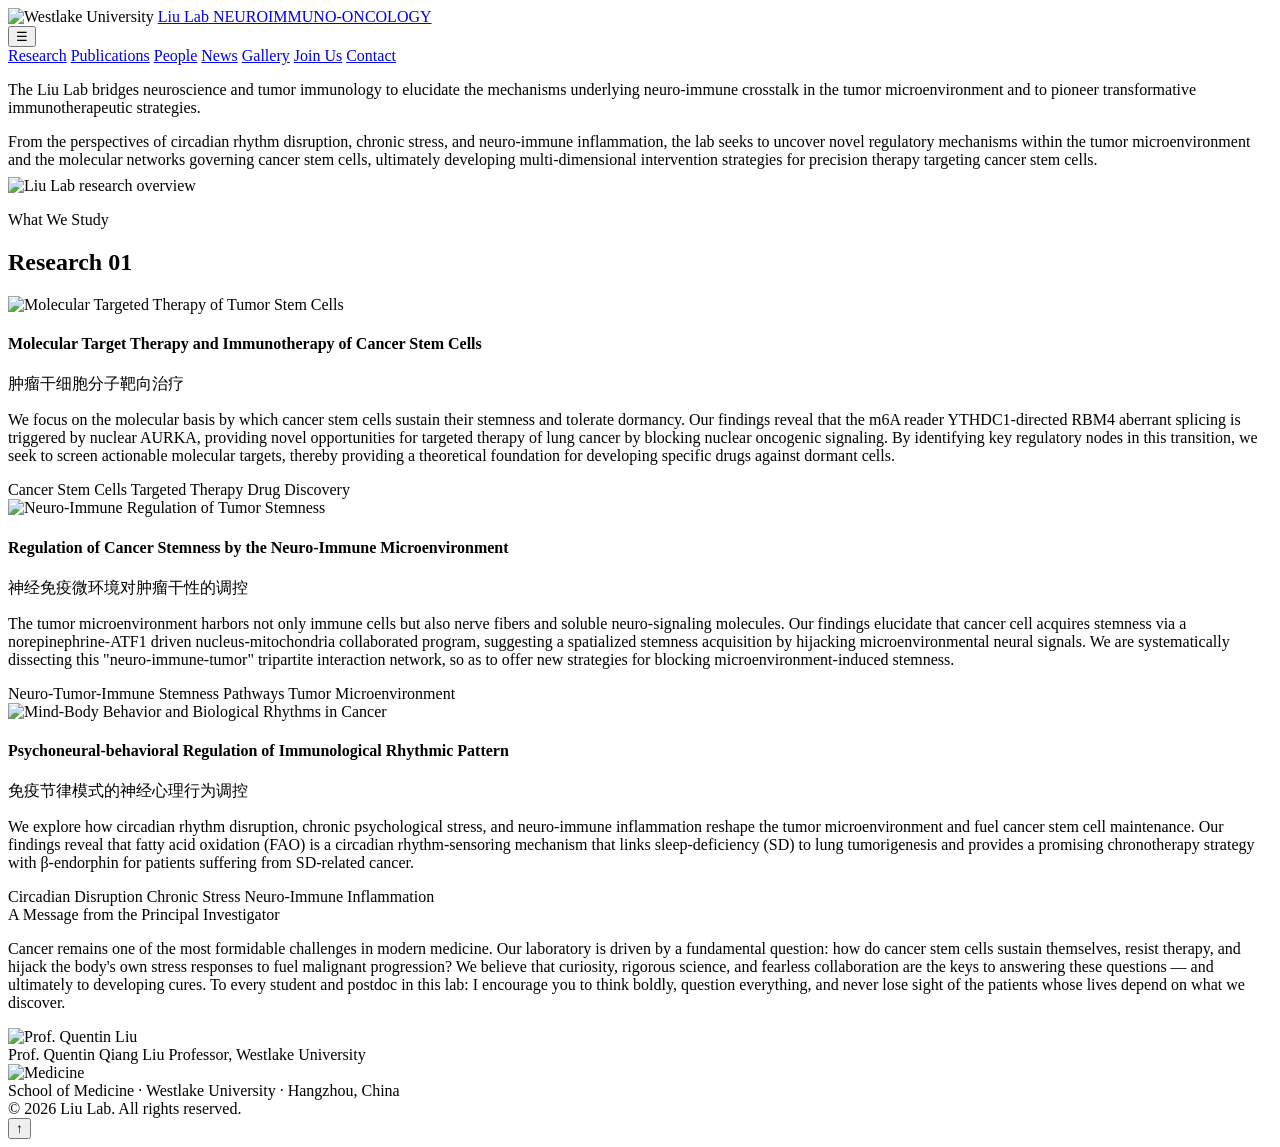
==== index.html @ 7ec91742 "Create index.html" ====
<!DOCTYPE html>
<html lang="en">
<head>
  <meta charset="UTF-8" />
  <meta name="viewport" content="width=device-width, initial-scale=1.0" />
  <meta name="description" content="The Liu Lab at Westlake University — Decoding neuro-immune crosstalk in the tumor microenvironment to pioneer next-generation cancer immunotherapies." />
  <title>Research — Liu Lab</title>
  <link rel="icon" href="pictures/icon.png" type="pictures/png">
  <link rel="preconnect" href="https://fonts.googleapis.com" />
  <link rel="preconnect" href="https://fonts.gstatic.com" crossorigin />
  <link href="https://fonts.googleapis.com/css2?family=Inter:wght@300;400;500;600;700&family=Playfair+Display:ital,wght@0,400;0,700;0,900;1,400&family=JetBrains+Mono:wght@400;500;700&family=Noto+Sans+SC:wght@300;400;500;700&display=swap" rel="stylesheet" />
  <link rel="stylesheet" href="styles.css" />
</head>
<body>
  <header class="global-header" id="header">
    <div class="header-inner">
      <div class="header-logo">
          <img src="pictures/westlakeLOGO.png" alt="Westlake University" class="header-logo-img" />
        <a href="research.html">
          <span class="logo-main">Liu Lab</span>
          <span class="logo-sub">NEUROIMMUNO-ONCOLOGY</span>
        </a>
      </div>
	  <!-- 汉堡按钮 -->
  <button class="menu-btn">☰</button>
      <nav class="horiz-nav" id="horizNav">
        <a href="research.html" class="active">Research</a>
        <a href="publications.html">Publications</a>
        <a href="people.html">People</a>
        <a href="news.html">News</a>
        <a href="gallery.html">Gallery</a>
        <a href="join.html">Join Us</a>
        <a href="contact.html">Contact</a>
      </nav>
    </div>
  </header>

  <!-- PAGE VIEW: Research (default — includes Hero)                -->
  <!-- ============================================================ -->
  <section class="page-view active" id="page-research">
    <div class="container">
	
      <!-- Research Hero: mission statement + PI photo -->
      <div class="research-hero">
        <div class="hero-text">
          <p>
            The Liu Lab bridges
            <span class="accent">neuroscience</span>
            and 
            <span class="accent">tumor immunology</span>
            to elucidate the mechanisms underlying neuro-immune crosstalk
            in the <span class="accent">tumor microenvironment</span>
            and to pioneer transformative immunotherapeutic strategies.
          </p>
		 
        </div>
        
      </div>

      <p style="max-width: 100%; color: var(--color-text-secondary); margin-bottom: 0.5rem;">
			From the perspectives of circadian rhythm disruption, chronic stress, and neuro-immune inflammation, 
			the lab seeks to uncover novel regulatory mechanisms within the tumor microenvironment and 
			the molecular networks governing cancer stem cells, ultimately developing multi-dimensional intervention
			strategies for precision therapy targeting cancer stem cells.
      </p>
      <div class="research-banner">
	  
        <img src="pictures/research.jpg" alt="Liu Lab research overview" />
      </div>

      <p class="section-label">What We Study</p>
      <h2>Research <span class="section-number">01</span></h2>
      <div class="research-grid">
        <!-- Direction 1 -->
        <div class="research-card fade-in">
          <div class="card-image">
            <img src="pictures/Molecular_Targeted.svg" alt="Molecular Targeted Therapy of Tumor Stem Cells" />
          </div>
          <h4>Molecular Target Therapy and Immunotherapy of Cancer Stem Cells</h4>
          <p class="card-subtitle">肿瘤干细胞分子靶向治疗</p>
          <p>
            We focus on the molecular basis by which cancer stem cells sustain 
			their stemness and tolerate dormancy. 
			Our findings reveal that the m6A reader YTHDC1-directed RBM4 aberrant splicing is triggered by nuclear AURKA, providing novel opportunities for 
			targeted therapy of lung cancer by blocking nuclear oncogenic signaling. By identifying key regulatory nodes in this transition, 
			we seek to screen actionable molecular targets, thereby providing a theoretical foundation for developing specific drugs against dormant cells.
          </p>
          <div class="card-tags">
            <span class="tag">Cancer Stem Cells</span>
            <span class="tag">Targeted Therapy</span>
            <span class="tag">Drug Discovery</span>
          </div>
        </div>

        <!-- Direction 2 -->
        <div class="research-card fade-in">
          <div class="card-image">
            <img src="pictures/Neuro_Immune.png" alt="Neuro-Immune Regulation of Tumor Stemness" />
          </div>
          <h4>Regulation of Cancer Stemness by the Neuro-Immune Microenvironment</h4>
          <p class="card-subtitle">神经免疫微环境对肿瘤干性的调控</p>
          <p>
           The tumor microenvironment harbors not only immune cells but also nerve fibers and soluble neuro-signaling molecules.
		   Our findings elucidate that cancer cell acquires stemness via a norepinephrine-ATF1 driven nucleus-mitochondria collaborated program, suggesting a spatialized stemness 
		   acquisition by hijacking microenvironmental neural signals. We are systematically dissecting this "neuro-immune-tumor" tripartite interaction network, 
		   so as to offer new strategies for blocking microenvironment-induced stemness.
          </p>
          <div class="card-tags">
            <span class="tag">Neuro-Tumor-Immune</span>
            <span class="tag">Stemness Pathways</span>
            <span class="tag">Tumor Microenvironment</span>
          </div>
        </div>

        <!-- Direction 3 -->
        <div class="research-card fade-in">
          <div class="card-image">
            <img src="pictures/Mind_Body.png" alt="Mind-Body Behavior and Biological Rhythms in Cancer" />
          </div>
          <h4>Psychoneural-behavioral Regulation of Immunological Rhythmic Pattern</h4>
          <p class="card-subtitle">免疫节律模式的神经心理行为调控</p>
          <p>
            We explore how circadian rhythm disruption, chronic psychological stress,
            and neuro-immune inflammation reshape the tumor microenvironment and fuel
            cancer stem cell maintenance. Our findings reveal that fatty acid oxidation (FAO) is a circadian rhythm-sensoring mechanism that links sleep-deficiency (SD) to lung tumorigenesis and provides a promising chronotherapy 
			strategy with β-endorphin for patients suffering from SD-related cancer.
          </p>
          <div class="card-tags">
            <span class="tag">Circadian Disruption</span>
            <span class="tag">Chronic Stress</span>
            <span class="tag">Neuro-Immune Inflammation</span>
          </div>
        </div>
      </div>

      <!-- Principal Investigator's Message -->
      <div class="pi-message">
        <div class="pi-message-header">A Message from the Principal Investigator</div>
        <p class="message-text">
          Cancer remains one of the most formidable challenges in modern medicine. Our laboratory
          is driven by a fundamental question: how do cancer stem cells sustain themselves, resist
          therapy, and hijack the body's own stress responses to fuel malignant progression? We
          believe that curiosity, rigorous science, and fearless collaboration are the keys to
          answering these questions — and ultimately to developing cures. To every student and
          postdoc in this lab: I encourage you to think boldly, question everything, and never lose
          sight of the patients whose lives depend on what we discover.
        </p>
        <div class="pi-signature">
          <img src="pictures/PI_photo2.jpg" alt="Prof. Quentin Liu" class="pi-signature-photo" />
          <div class="pi-signature-text">
            <span class="pi-info">Prof. Quentin Qiang Liu</span>
            <span class="pi-title">Professor, Westlake University</span>
          </div>
        </div>
      </div>
    </div>
  </section>

  <!-- ============================================================ -->
  <footer>
    <div class="container">
      <div class="footer-logo">
        <img src="pictures/Medicine_Logo.png" alt="Medicine" class="footer-logo-img" />
        </div>
      <div class="footer-affiliation">School of Medicine · Westlake University · Hangzhou, China</div>
      <div class="footer-copy">© 2026 Liu Lab. All rights reserved.</div>
    </div>
  </footer>
  <button class="back-to-top" id="backToTop" aria-label="Back to top">↑</button>
  <script>
    const header = document.getElementById('header');
    const backToTop = document.getElementById('backToTop');
    window.addEventListener('scroll', () => {
      header.classList.toggle('scrolled', window.scrollY > 30);
      backToTop.classList.toggle('visible', window.scrollY > 600);
    });
    backToTop.addEventListener('click', () => { window.scrollTo({ top: 0, behavior: 'smooth' }); });
    const observer = new IntersectionObserver((entries) => {
      entries.forEach(entry => { if (entry.isIntersecting) { entry.target.classList.add('visible'); observer.unobserve(entry.target); } });
    }, { rootMargin: '0px 0px -60px 0px', threshold: 0.1 });
    setTimeout(() => { document.querySelectorAll('.fade-in:not(.visible)').forEach(el => observer.observe(el)); }, 100);
    const mapEl = document.getElementById('map');
    if (mapEl) {
      mapEl.innerHTML = '<div style="width:100%;height:100%;background:var(--color-bg-secondary);display:flex;flex-direction:column;align-items:center;justify-content:center;text-align:center;padding:2rem;font-family:var(--font-mono);font-size:0.8rem;color:var(--color-text-muted);border-radius:8px;"><div style="font-size:2.5rem;margin-bottom:0.8rem;">📍</div><p style="margin:0.2rem 0;color:var(--color-text-primary);"><strong>Westlake University</strong></p><p style="margin:0.2rem 0;">Yungu Campus</p><p style="margin:0.2rem 0;">18 Shilongshan Street, Xihu District</p><p style="margin:0.2rem 0;">Hangzhou, Zhejiang 310024, China</p><a href="https://www.openstreetmap.org/?mlat=30.3191&mlon=120.0913#map=15/30.3191/120.0913" style="color:var(--color-highlight1);margin-top:0.8rem;font-size:0.75rem;text-decoration:underline;opacity:1;" target="_blank">Open in OpenStreetMap →</a></div>';
    }
	// 等页面DOM加载完成再执行，防止找不到元素
document.addEventListener('DOMContentLoaded', function(){
  const menuBtn = document.querySelector('.menu-btn');
  const nav = document.querySelector('#horizNav');
  const bodyEl = document.body;

  if(menuBtn && nav){
    menuBtn.addEventListener('click', () => {
      nav.classList.toggle('active');
      const isOpen = nav.classList.contains('active');
      if(isOpen){
        const headerHeight = document.getElementById('header').offsetHeight;
        bodyEl.style.paddingTop = headerHeight + 'px';
      }else{
        bodyEl.style.paddingTop = "";
      }
    });

    window.addEventListener('resize',()=>{
      nav.classList.remove('active');
      bodyEl.style.paddingTop = "";
    })
  }
})//
  </script>
</body>
</html>
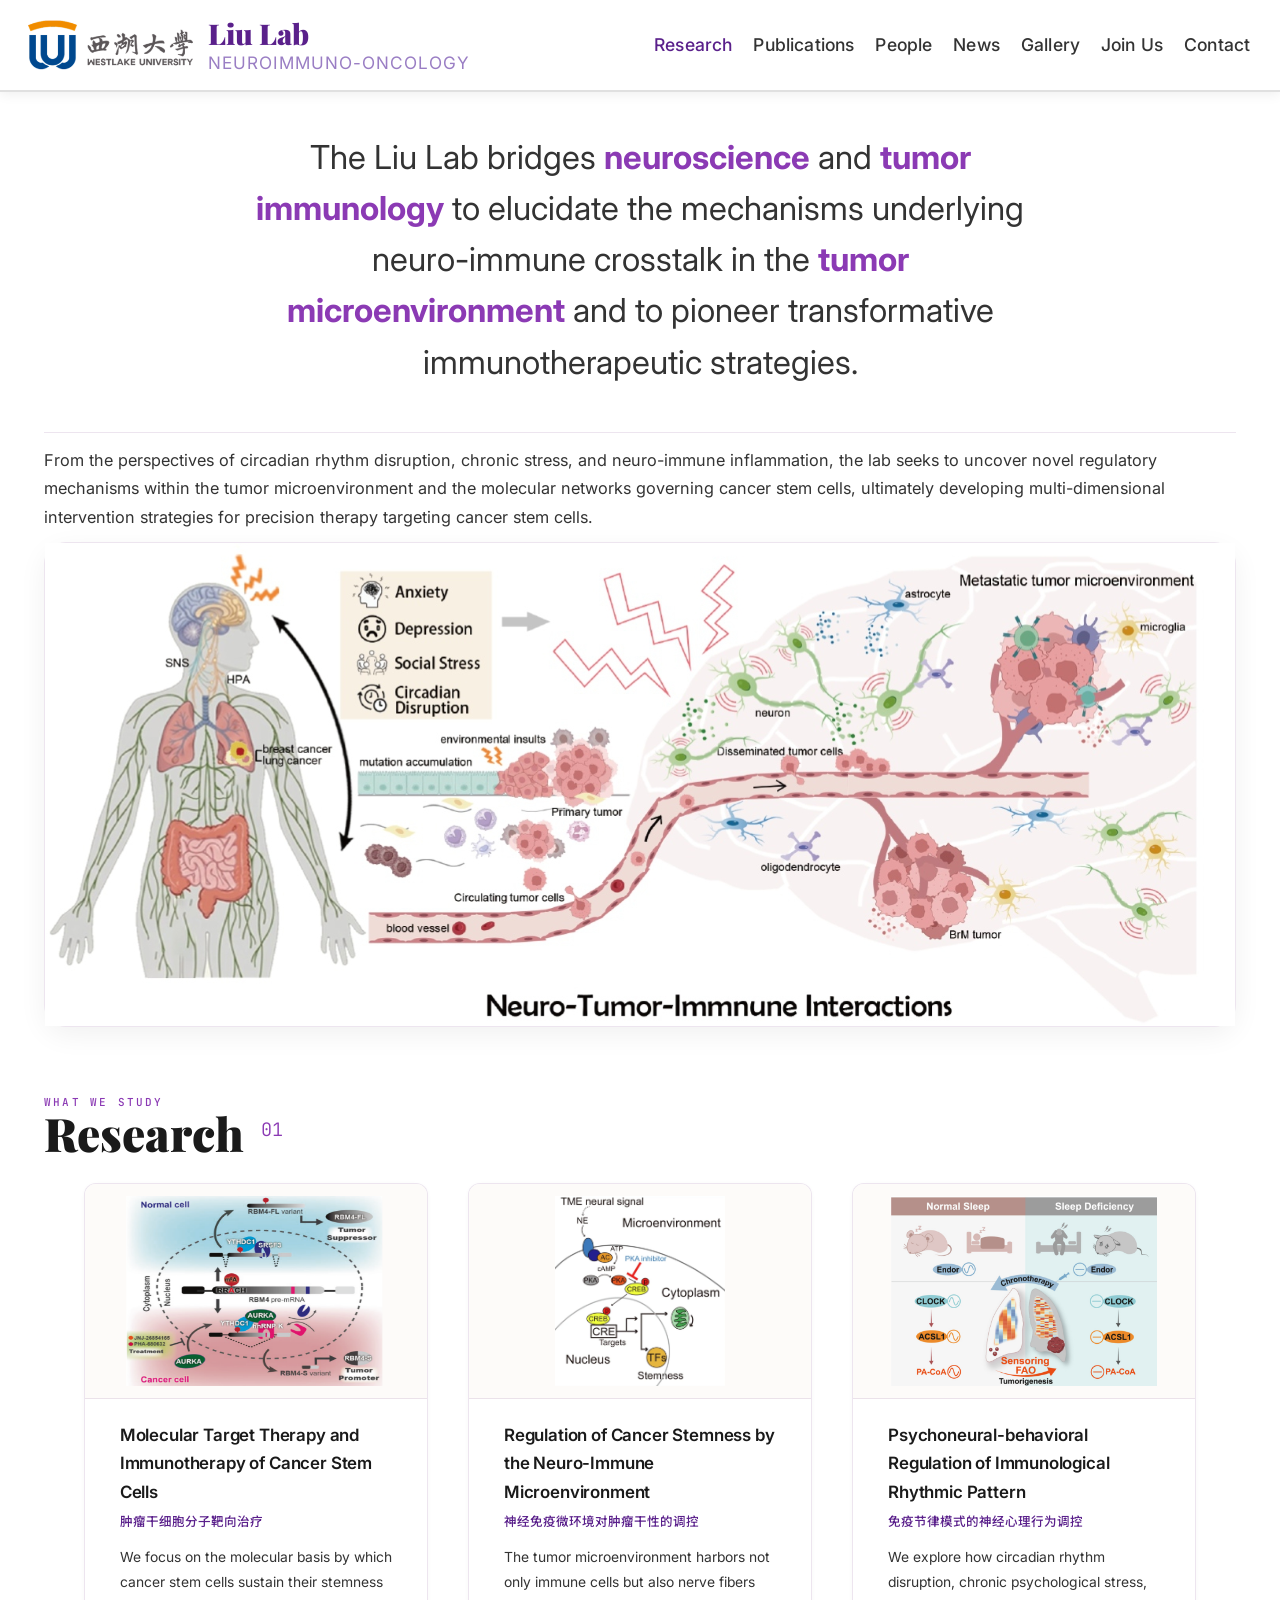
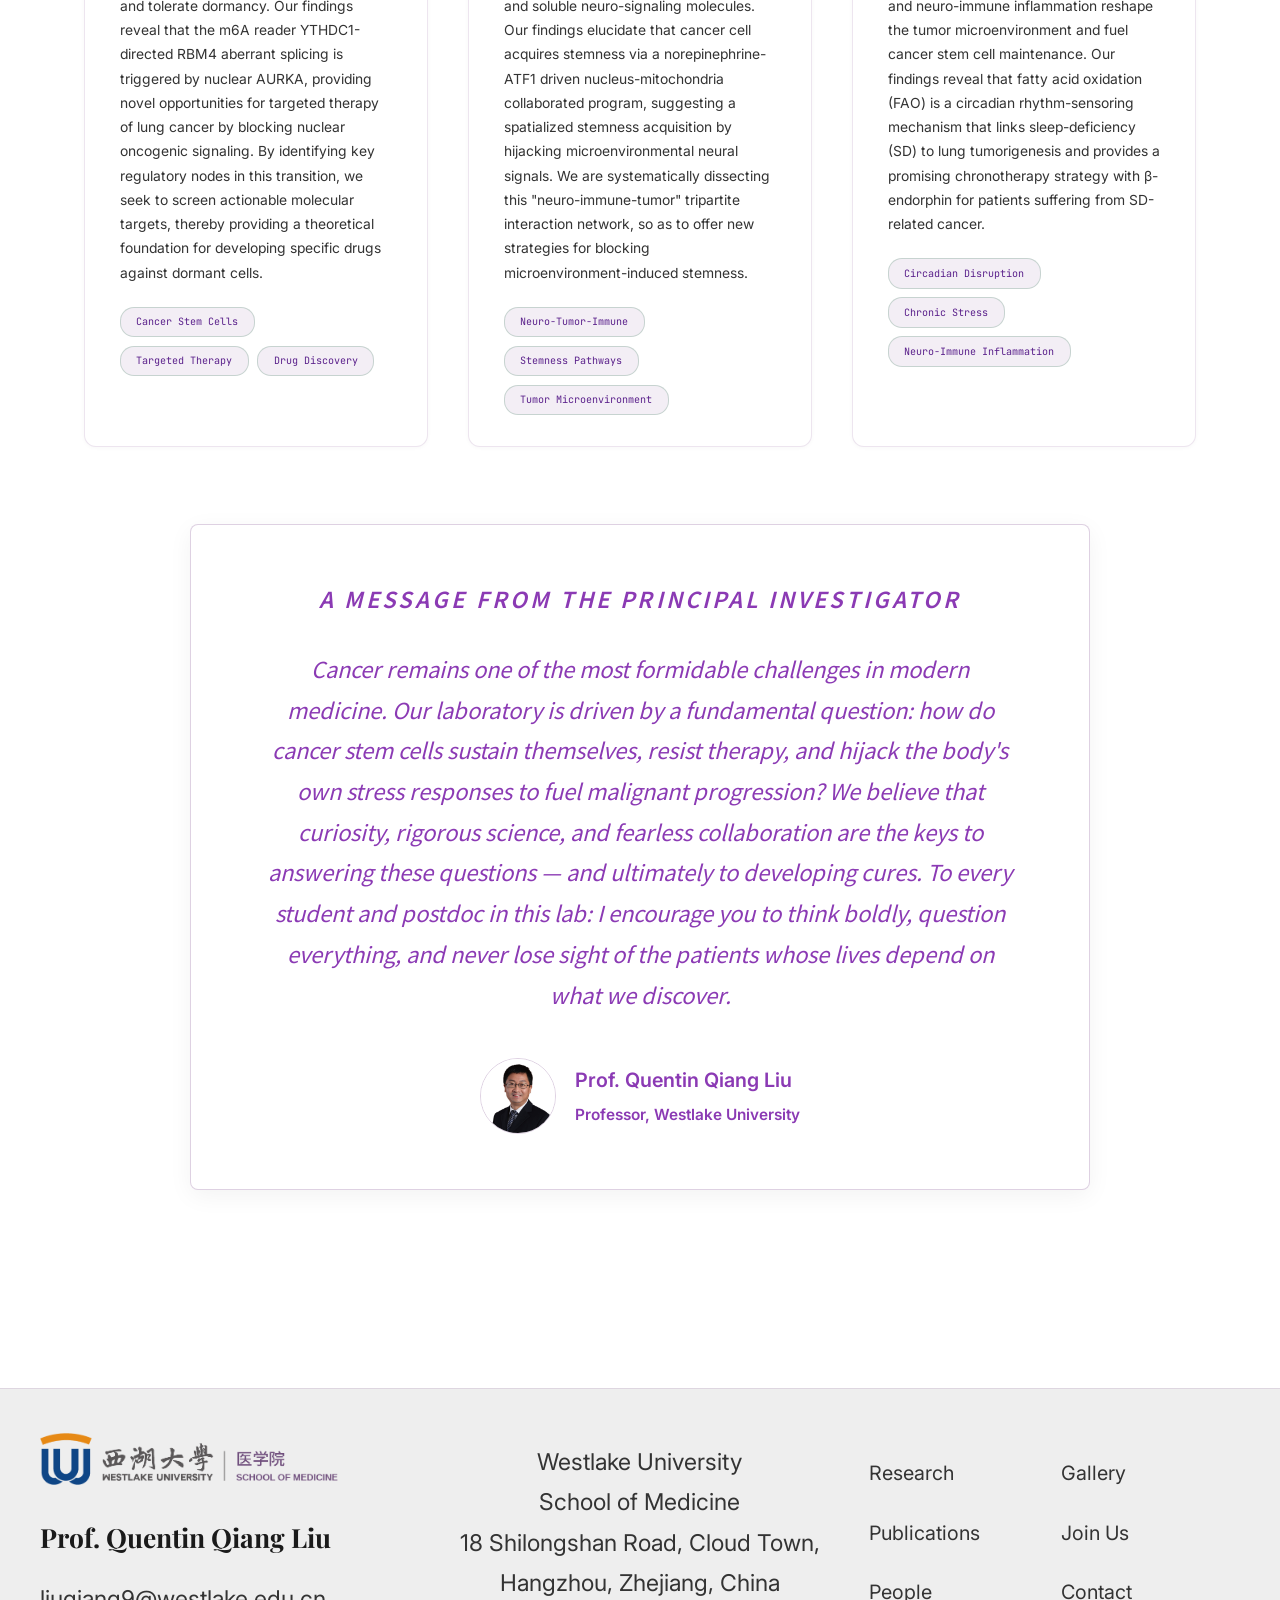
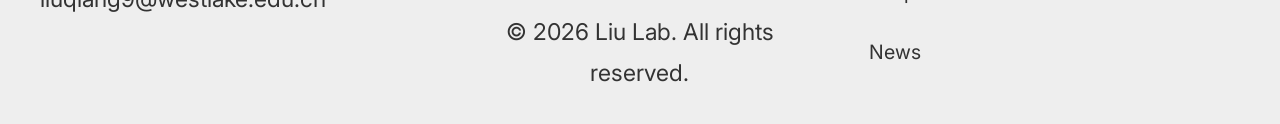
==== commit 170658fc: "Update index.html" ====
--- a/index.html
+++ b/index.html
@@ -157,15 +157,41 @@
   </section>
 
   <!-- ============================================================ -->
-  <footer>
-    <div class="container">
-      <div class="footer-logo">
-        <img src="pictures/Medicine_Logo.png" alt="Medicine" class="footer-logo-img" />
-        </div>
-      <div class="footer-affiliation">School of Medicine · Westlake University · Hangzhou, China</div>
-      <div class="footer-copy">© 2026 Liu Lab. All rights reserved.</div>
-    </div>
-  </footer>
+  <footer class="site-footer">
+  <div class="footer-container">
+    <!-- 第一列：西湖大学图标 + LIU LAB -->
+    <div class="footer-col footer-col-brand">
+      <img src="pictures/Medicine_Logo.png" alt="Westlake University" class="footer-logo">
+      <p class="lab-name">Prof. Quentin Qiang Liu</p>
+	  <p>liuqiang9@westlake.edu.cn</p>
+    </div>
+
+    <!-- 第二列：居中，地址、邮箱 -->
+    <div class="footer-col footer-col-info">
+      <p>Westlake University<br>
+      School of Medicine<br>
+      18 Shilongshan Road, Cloud Town, Hangzhou, Zhejiang, China</p>
+	  <p>© 2026 Liu Lab. All rights reserved.</p>
+    </div>
+
+	<!-- 第三大列：内部再分2列导航 -->
+    <div class="footer-col footer-col-nav">
+      <div class="nav-two-col">
+        <ul class="footer-nav-list">
+          <li><a href="research.html">Research</a></li>
+		<li><a href="publications.html">Publications</a></li>
+        <li><a href="people.html">People</a></li>
+        <li><a href="news.html">News</a></li>
+        </ul>
+        <ul class="footer-nav-list">
+         <li><a href="gallery.html">Gallery</a></li>
+        <li><a href="join.html">Join Us</a></li>
+        <li><a href="contact.html">Contact</a></li>
+        </ul>
+      </div>
+    </div>
+  </div>
+</footer>
   <button class="back-to-top" id="backToTop" aria-label="Back to top">↑</button>
   <script>
     const header = document.getElementById('header');
--- a/styles.css
+++ b/styles.css
@@ -0,0 +1,1245 @@
+    /* ===== CSS Variables — Paper Theme ===== */
+    :root {
+      --color-text-primary: #1a1a1a;
+      --color-text-secondary: #333333;
+      --color-text-muted: #9a7ec4;
+      --color-highlight1: #5a208b;
+      --color-highlight2: #b5343e;
+      --color-highlight3: #8b3ab4;
+      --color-bg-primary: #ffffff;
+      --color-bg-secondary: #ffffff;
+      --color-bg-card: #ffffff;
+      --color-border: rgba(107,45,122,0.12);
+      --color-border-strong: rgba(107,45,122,0.22);
+      --color-tag-bg-1: rgba(107,45,122,0.08);
+      --color-tag-bg-2: rgba(139,58,180,0.08);
+      --color-tag-bg-3: rgba(181,52,62,0.08);
+      --font-display: 'Playfair Display', 'Noto Sans SC', Georgia, serif;
+      --font-sans: 'Inter', 'Noto Sans SC', Arial, Helvetica, sans-serif;
+      --font-mono: 'JetBrains Mono', 'Noto Sans SC', 'Courier New', monospace;
+    }
+
+    *, *::before, *::after { box-sizing: border-box; margin: 0; padding: 0; }
+
+    html { scroll-behavior: smooth; font-size: 137.5%; }
+    @media only screen and (min-width: 1600px) { html { font-size: 162.5%; } }
+    @media only screen and (max-width: 800px) { html { font-size: 112.5%; } }
+
+    body {
+      background-color: var(--color-bg-primary);
+      /* Subtle paper texture — very fine grain via SVG noise */
+      background-image: url("data:image/svg+xml,%3Csvg width='200' height='200' xmlns='http://www.w3.org/2000/svg'%3E%3Cfilter id='n'%3E%3CfeTurbulence type='fractalNoise' baseFrequency='0.8' numOctaves='4' stitchTiles='stitch'/%3E%3C/filter%3E%3Crect width='100%25' height='100%25' filter='url(%23n)' opacity='0.03'/%3E%3C/svg%3E");
+      background-attachment: fixed;
+      color: var(--color-text-primary);
+      font-family: var(--font-sans);
+      -webkit-font-smoothing: antialiased;
+      -moz-osx-font-smoothing: grayscale;
+      line-height: 1.7;
+      overflow-x: auto; /* 内容超出才出现横轴，不溢出时不显示滚动条 */
+    }
+    /* Subtle paper fiber texture overlay */
+    body::before {
+      content: '';
+      position: fixed;
+      top: 0; left: 0; width: 100%; height: 100%;
+      pointer-events: none;
+      z-index: 0;
+      background:
+        repeating-linear-gradient(0deg, transparent, transparent 2px, rgba(0,0,0,0.003) 2px, rgba(0,0,0,0.003) 4px),
+        repeating-linear-gradient(90deg, transparent, transparent 3px, rgba(0,0,0,0.002) 3px, rgba(0,0,0,0.002) 6px);
+    }
+
+    /* ===== Typography ===== */
+    h1 {
+      font-family: var(--font-display);
+      font-weight: 900;
+      font-size: 4.5rem;
+      line-height: 1.15em;
+      -webkit-font-smoothing: antialiased;
+      margin: 1rem 0 1.2rem;
+      color: var(--color-text-primary);
+    }
+
+    h2 {
+      font-family: var(--font-display);
+      font-weight: 900;
+      font-size: 3rem;
+      line-height: 1.2em;
+      -webkit-font-smoothing: antialiased;
+      margin: 0 0 0.1rem;
+      color: var(--color-text-primary);
+    }
+
+    h3 {
+      font-family: var(--font-sans);
+      font-weight: 600;
+      letter-spacing: -0.01em;
+      font-size: 1.5rem;
+      line-height: 1.3em;
+      margin: 2rem 0 0.55rem;
+      color: var(--color-text-primary);
+    }
+
+    h4 {
+      font-family: var(--font-sans);
+      font-weight: 600;
+      letter-spacing: -0.01em;
+      font-size: 1.3rem;
+      margin: 0.5rem 0;
+      color: var(--color-text-primary);
+    }
+
+    p, li {
+      font-family: var(--font-sans);
+      font-weight: 400;
+      font-size: 1.05rem;
+      line-height: 1.75em;
+      margin: 0.8em 0;
+      color: var(--color-text-secondary);
+    }
+    @media only screen and (min-width: 1600px) { p, li { font-size: 1rem; } }
+
+    strong { color: var(--color-highlight3); font-weight: 600; }
+
+    a {
+      text-decoration: none;
+      color: var(--color-text-primary);
+      transition: opacity 0.2s ease, color 0.2s ease;
+    }
+    a:hover { opacity: 0.65; }
+
+    .text-link {
+      color: var(--color-highlight1);
+      border-bottom: 1.5px solid var(--color-highlight1);
+      transition: opacity 0.2s ease, border-color 0.2s ease;
+    }
+    .text-link:hover { opacity: 0.7; border-color: rgba(26,107,60,0.4); }
+
+    /* ===== Container ===== */
+    .container {
+      width: 100%;
+      margin: 0 auto;
+      padding: 1rem 2rem;
+    }
+    @media only screen and (max-width: 800px) {
+      .container { padding: 0 1.2rem; }
+    }
+
+    /* ===== Header ===== */
+    .global-header {
+      position: fixed;
+      top: 0; left: 0;
+      width: 100%;
+      z-index: 1000;
+      padding: 0.4rem 0;
+      background: #ffffff;
+      box-shadow: 0 2px 12px rgba(0,0,0,0.07);
+      border-bottom: 2px solid rgba(0,0,0,0.12);
+      transition: box-shadow 0.3s ease;
+	  max-height: 100px;
+    }
+    .header-inner {
+      display: flex;
+      justify-content: space-between;
+      align-items: center;
+      width: 100%;
+      margin: 0 auto;
+      padding: 0 1rem;
+      flex-wrap: nowrap;
+      gap: 0.2rem;
+	max-height: 100px;
+    }
+    .header-logo {
+      display: flex;
+      align-items: center;
+      gap: 0.25rem;
+      line-height: 1.15;
+      flex-shrink: 0;
+    }
+    .header-logo a {
+      display: flex;
+      flex-direction: column;
+      gap: 0.15em;
+      text-decoration: none;
+      color: var(--color-text-primary);
+    }
+    .header-logo-img {
+      height: 72px;
+      width: auto;
+      flex-shrink: 0;
+    }
+    .header-logo .logo-main {
+      font-family: var(--font-display);
+      font-weight: 900;
+      font-size: 1.3rem;
+      color: var(--color-highlight1);
+      white-space: nowrap;
+    }
+    .header-logo .logo-sub {
+      font-family: var(--font-sans);
+      font-weight: 400;
+      font-size: 0.78rem;
+      letter-spacing: 0.06em;
+      color: var(--color-text-muted);
+      white-space: nowrap;
+    }
+
+    /* ===== Horizontal Navigation (always visible, no hamburger) ===== */
+    .horiz-nav {
+      display: flex;
+      gap: 0.25rem;
+      align-items: center;
+      flex-wrap: wrap;
+    }
+    .horiz-nav a {
+      font-family: var(--font-sans);
+      font-size: 0.8rem;
+      font-weight: 500;
+      letter-spacing: 0.01em;
+      color: var(--color-text-secondary);
+      padding: 0.2rem 0.35rem;
+      border-radius: 6px;
+      transition: background 0.2s ease, color 0.2s ease;
+      white-space: nowrap;
+    }
+    .horiz-nav a:hover,
+    .horiz-nav a.active {
+      background: var(--color-bg-secondary);
+      color: var(--color-highlight1);
+      opacity: 1;
+    }
+	/* 汉堡按钮，大屏默认隐藏 */
+.menu-btn {
+  display: none;
+  border: none;
+  background: transparent;
+  font-size: 1.5rem;
+  cursor: pointer;
+  padding: 0.05rem;
+  margin-left: 0.1rem; /* 向左挪一点点 */
+}
+ h2 .section-number {
+      font-family: var(--font-mono);
+      font-size: 0.7rem;
+      font-weight: 300;
+      color: var(--color-highlight3);
+      vertical-align: super;
+      margin-left: 0.3rem;
+    }
+/* ===== Section Label ===== */
+    .section-label {
+      font-family: var(--font-mono);
+      font-size: 0.72rem;
+      font-weight: 500;
+      text-transform: uppercase;
+      letter-spacing: 0.2em;
+      color: var(--color-highlight3);
+      margin-bottom: -0.5rem;
+	  margin-top: 0.3rem;
+    }
+    @media only screen and (max-width: 750px) {
+	.container {
+      padding-top: 28px;/* 和上面global-header min-height数值保持一致！ */
+    }
+	.section-label {
+      font-family: var(--font-mono);
+      font-size: 0.5rem;
+      font-weight: 400;
+      text-transform: uppercase;
+      letter-spacing: 0.2em;
+      color: var(--color-highlight3);
+      margin-bottom: -0.5rem;
+	  margin-top: 1rem;
+    }
+	h2 {
+      font-weight: 600;
+      font-size: 1.5rem;
+      line-height: 1.2em;
+    }
+	p {
+      font-size: 0.84rem;
+
+    }
+    h2 .section-number {
+      font-size: 0.7rem;
+      font-weight: 300;
+    }
+		/* 全局header手机端调整 */
+  .global-header {
+	  display: flex; /* 关键！让logo垂直居中 */
+    max-height: unset; /* 取消固定最大高度！展开菜单时需要自动增高 */
+	min-height: 65px;
+	padding: 0rem 0.8rem;
+	gap: 0.1rem;
+	align-items: center; /* ✅ 垂直居中logo、汉堡按钮 */
+  }
+	.header-logo {
+	display: flex;
+    align-items: center; /* logo容器内部垂直居中图片 */
+    flex: 1 1 auto;
+    min-width: 0;
+    gap: 0.1rem;
+	/* 保证logo容器占满父容器高度 */
+    height: 100%;
+  }
+  .header-logo-img {
+	display: block;
+    height: 44px; /* 手机logo缩小，从48→32px，按需调28~36 */
+	width: auto;
+    flex-shrink: 0;
+  }
+  .header-logo img {
+    display:block;
+    max-height: 45px; /* 限制logo图片高度，防止图片太高撑破居中 */
+    width:auto;
+  }
+  .header-logo .logo-main {
+    font-size: 0.8rem;
+  }
+  .header-logo .logo-sub { /* 空格很关键 */
+    font-size: 0.2rem; /* 副标题 NEUROIMMUNO-ONCOLOGY 缩小 */
+  }
+  .menu-btn {
+	  flex-shrink: 0;
+    display: block; /* block关键！禁止按钮被压缩，保证按钮一直可见 */ /* 手机显示汉堡按钮 */
+	min-width: 44px;
+  }
+  .horiz-nav {
+    display: none; /* 默认隐藏导航链接 */
+    flex-direction: column;
+    width: 100%;
+    margin-top: 0rem;
+    gap:0.1rem;
+	background: #fff;/* ✅ 白色背景，盖住下方网页内容，解决重叠 */
+  }
+  /* 给导航加一个active类，点击后展开 */
+  .horiz-nav.active {
+    display: flex;
+  }
+  .header-inner {
+    flex-wrap: wrap;
+	display: flex;
+    justify-content: space-between;
+    align-items: center !important;
+	max-height: unset;
+    padding: 0rem 0.1rem;
+    gap: 0.1rem;
+  }
+}
+
+    /* ===== Page Views (content area) ===== */
+    .page-view {
+      display: block;
+      padding: 4rem 0;
+      position: relative;
+      z-index: 1;
+    }
+    .page-view:nth-child(even) {
+      background: var(--color-bg-secondary);
+    }
+    /* First page-view (research) needs extra top space for fixed header */
+    #page-research {
+      padding-top: 5rem;###间距
+      font-size: 0.7rem;
+    }
+    #page-research h2 { font-size: 2.1rem; }
+    #page-research h3 { font-size: 1.2rem; }
+    #page-research .section-label { font-size: 0.5rem; }
+    #page-research .section-number { font-size: 0.84rem; }
+    #page-research .research-card h4 { font-size: 0.77rem; }
+    #page-research .research-card .card-subtitle { font-size: 0.57rem; }
+    #page-research .research-card p { font-size: 0.63rem; }
+    #page-research .research-card .tag { font-size: 0.46rem; }
+    #page-research p { font-size: 0.74rem; }
+    #page-research .hero-text { font-size: 1.5rem; line-height: 1.55; }
+    #page-research .hero-text p { font-size: 1.5rem; line-height: 1.55; }
+    #page-research .hero-text .maxi { font-size: 1.2em; }
+
+    #page-publications {
+      font-size: 0.7rem;
+    }
+    #page-publications h2 { font-size: 2.1rem; }
+    #page-publications .section-label { font-size: 0.5rem; }
+    #page-publications .section-number { font-size: 0.84rem; }
+    #page-publications .pub-authors { font-size: 0.6rem; }
+    #page-publications .pub-title { font-size: 0.74rem; }
+    #page-publications .pub-journal { font-size: 0.56rem; }
+
+    /* ===== Research Hero (inside research page) ===== */
+    .research-hero {
+      display: flex;
+      flex-direction: column;
+      align-items: center;
+      text-align: center;
+      gap: 1rem;
+      margin-bottom: 0.4rem;
+      padding-bottom: 0.8rem;
+      border-bottom: 1px solid var(--color-border);
+    }
+    @media only screen and (max-width: 900px) {
+      .research-hero { gap: 1.25rem; }
+	  .page-view {
+      padding: 2rem 0;
+    }
+	#page-research {
+    padding-top: 3rem; /* 手机改成2rem，按需在1.5~2.5rem微调 */
+  }
+    }
+    .hero-text {
+      font-family: var(--font-sans);
+      font-size: 1.5rem;
+      font-weight: 400;
+      line-height: 1.55;
+      color: var(--color-text-secondary);
+      text-align: center;
+      max-width: 820px;
+	  
+    }
+    .hero-text p {
+      margin-top: 0;
+      margin-left: auto;
+      margin-right: auto;
+    }
+    .hero-text .maxi {
+      font-family: var(--font-display);
+      font-weight: 900;
+      font-size: 3em;
+      color: var(--color-highlight1);
+      display: inline;
+    }
+    .hero-text .mono {
+      font-family: var(--font-mono);
+      font-weight: 700;
+      color: var(--color-highlight3);
+    }
+    .hero-text .accent {
+      color: var(--color-highlight3);
+      font-weight: 700;
+	  
+    }
+
+    /* Hero PI Photo */
+    .hero-visual { position: relative; }
+    .hero-photo {
+      width: 100%;
+      max-width: 80px;
+      border-radius: 1px;
+      overflow: hidden;
+      border: 1px solid var(--color-border);
+      box-shadow: 0 4px 24px rgba(0,0,0,0.06);
+      aspect-ratio: 4/5;
+      background: var(--color-bg-secondary);
+      display: flex;
+      align-items: center;
+      justify-content: center;
+      font-size: 5rem;
+      margin: 0 auto;
+	  border-radius: 50%;
+    }
+    .hero-photo img {
+      width: 100%;
+      height: 100%;
+      object-fit: cover;
+	  
+    }
+
+    /* ===== Research Banner (below hero) ===== */
+    .research-banner {
+      width: 100%;
+      max-width: 1400px;
+      margin: 0 auto 3rem;
+      border-radius: 22px;
+      align-items: center;
+      border: 1px solid var(--color-border);
+      box-shadow: 0 8px 28px rgba(0, 0, 0, 0.06);
+      background: var(--color-bg-secondary);
+    }
+    .research-banner img {
+      width: 100%;
+      height: auto;
+      display: block;
+	  align-items: center;
+      object-fit: contain;
+    }
+
+   
+
+    /* ===== Hero divider ===== */
+    .hero-divider {
+      border: none;
+      height: 1px;
+      background: var(--color-border);
+      margin: 0;
+    }
+
+    /* ===== Research Cards ===== */
+    .research-grid {
+      display: grid;
+      grid-template-columns: repeat(auto-fit, minmax(330px, 1fr));
+      gap: 1.8rem;
+      margin-top: 1rem;
+	  /* 新增下面两行 */
+  padding: 0 1.8rem;
+  box-sizing: border-box;
+  justify-content: center; /*整行卡片居中摆放*/
+    }
+    .research-card {
+      background: var(--color-bg-card);
+      border: 1px solid var(--color-border);
+      border-radius: 12px;
+      padding: 0;
+      transition: transform 0.25s ease, box-shadow 0.25s ease, border-color 0.25s ease;
+      position: relative;
+      overflow: hidden;
+      box-shadow: 0 1px 4px rgba(0,0,0,0.03);
+      display: flex;
+      flex-direction: column;
+    }
+    .research-card:hover {
+      transform: translateY(-3px);
+      box-shadow: 0 6px 24px rgba(0,0,0,0.06);
+      border-color: var(--color-border-strong);
+    }
+    .research-card .card-image {
+      width: 100%;
+      aspect-ratio: 8/5;
+      overflow: hidden;
+      border-bottom: 1px solid var(--color-border);
+      background: #fdfbf9;
+      display: flex;
+      align-items: flex-start;
+      justify-content: center;
+      padding: 12px; 
+    }
+    .research-card .card-image img {
+      width: 100%;
+      height: 100%;
+      object-fit: contain;
+      display: block;
+    }
+
+    .research-card h4 {
+      font-family: var(--font-sans);
+      font-weight: 600;
+      font-size: 1.1rem;
+      margin: 0;
+      padding: 1.0rem 1.6rem 0;
+      color: var(--color-text-primary);
+    }
+    .research-card .card-subtitle {
+      font-family: 'Noto Sans SC', 'Inter', sans-serif;
+      font-size: 0.82rem;
+      color: var(--color-highlight1);
+      margin: 0.15rem 0 0;
+      padding: 0 1.6rem;
+      font-weight: 500;
+    }
+    .research-card p {
+      font-size: 0.9rem;
+      color: var(--color-text-secondary);
+      margin: 0.6rem 0 0;
+      padding: 0 1.6rem;
+      
+    }
+    .research-card .card-tags {
+      display: flex;
+      flex-wrap: wrap;
+      gap: 0.4rem;
+      padding: 1rem 1.6rem 1.4rem;
+    }
+    .research-card .tag {
+      font-family: var(--font-mono);
+      font-size: 0.65rem;
+      padding: 0.25rem 0.7rem;
+      border-radius: 14px;
+      background: var(--color-tag-bg-1);
+      border: 1px solid rgba(26,107,60,0.2);
+      color: var(--color-highlight1);
+    }
+
+    /* ===== Principal Investigator's Message ===== */
+    .pi-message {
+      margin: 3.5rem auto 1rem;
+      max-width: 900px;
+      padding: 2.5rem 3rem 2.5rem;
+      text-align: center;
+      background: #ffffff;
+      border: 1px solid var(--color-border-strong);
+      border-radius: 8px;
+      box-shadow: 0 6px 24px rgba(0, 0, 0, 0.05);
+    }
+    .pi-message-header {
+      font-family: var(--font-sans);
+      font-style: italic;
+      font-weight: 600;
+      font-size: 1rem;
+      letter-spacing: 0.14em;
+      text-transform: uppercase;
+      color: var(--color-highlight3);
+      margin-bottom: 1.4rem;
+    }
+    #page-research .pi-message .message-text {
+      font-family: var(--font-sans);
+      font-style: italic;
+      font-weight: 400;
+      font-size: 1rem;
+      line-height: 1.85;
+      color: var(--color-highlight3);
+      max-width: 760px;
+      margin: 0 auto 2rem;
+    }
+	@media only screen and (max-width: 750px) {
+		
+		.pi-message {
+    padding: 2rem 1.2rem;
+  }
+		.pi-message-header {
+      font-family: var(--font-sans);
+      font-style: italic;
+      font-weight: 400;
+      font-size: 1rem;
+      letter-spacing: 0.14em;
+      text-transform: uppercase;
+      color: var(--color-highlight3);
+      margin-bottom: 1.2rem;
+    }
+  #page-research .pi-message .message-text {
+    font-family: var(--font-sans);
+      font-style: italic;
+      font-weight: 300;
+      font-size: 0.8rem;
+      line-height: 1.5;
+      color: var(--color-highlight3);
+      max-width: 760px;
+      margin: 0 auto 1rem;
+  }
+}
+    .pi-signature {
+      display: flex;
+      align-items: center;
+      justify-content: center;
+      gap: 0.9rem;
+    }
+    .pi-signature-photo {
+      width: 76px;
+      height: 76px;
+      border-radius: 8px;
+      object-fit: cover;
+      border: 1px solid var(--color-border-strong);
+      flex-shrink: 0;
+	  border-radius: 50%;
+	  object-position: 50% 0%; /* 水平居中，垂直贴图片顶部！重点 */
+    }
+    .pi-signature-text {
+      display: flex;
+      flex-direction: column;
+      align-items: flex-start;
+      text-align: left;
+      gap: 0.2rem;
+    }
+    .pi-info {
+      font-family: var(--font-sans);
+      font-weight: 600;
+	  color: var(--color-highlight3);
+      font-size: 0.9rem;
+    
+    }
+    .pi-title {
+      font-family: var(--font-sans);
+	  font-weight: 600;
+	  color: var(--color-highlight3);
+      font-size: 0.7rem;
+      
+    }
+
+    /* ===== Publications ===== */
+	#page-publications .section-label {
+     margin-top: 0.3rem;
+	}
+	#page-publications .section-label {
+     font-size: inherit;
+	}
+	@media only screen and (max-width: 700px) {
+		#page-publications .section-label {
+     margin-top: 1rem;
+	}
+	#page-publications .section-label {
+     font-size: inherit;
+	}
+		
+	}
+    .pub-list {
+      list-style: none;
+      padding: 0;
+      margin-top: 1rem;
+    }
+    .pub-item {
+      background: var(--color-bg-card);
+      border-radius: 8px;
+      padding: 0.8rem 1.6rem;
+      margin-bottom: 0.6rem;
+      border-left: 3px solid var(--color-highlight3);
+      transition: border-color 0.25s ease, transform 0.25s ease, box-shadow 0.25s ease;
+      box-shadow: 0 1px 3px rgba(0,0,0,0.02);
+    }
+    .pub-item:hover {
+      border-left-color: var(--color-highlight1);
+      transform: translateX(3px);
+      box-shadow: 0 2px 8px rgba(0,0,0,0.05);
+    }
+    .pub-item .pub-authors {
+      font-size: 0.85rem;
+      color: var(--color-text-secondary);
+    }
+    .pub-item .pub-authors strong {
+      color: var(--color-highlight1);
+      font-weight: 600;
+    }
+    .pub-item .pub-title {
+      font-family: var(--font-sans);
+      font-weight: 600;
+      font-size: 1.05rem;
+      margin: 0.5rem 0 0.3rem;
+      color: var(--color-text-primary);
+    }
+    .pub-item .pub-journal {
+      font-family: var(--font-mono);
+      font-size: 0.8rem;
+      color: var(--color-highlight3);
+      font-weight: 500;
+    }
+
+    /* ===== People ===== */
+    .people-grid {
+      display: grid;
+      grid-template-columns: repeat(auto-fit, minmax(200px, 1fr));
+      gap: 1rem;
+      margin-top: 1rem;
+    }
+    .person-card {
+      text-align: center;
+      padding: 1rem;
+      background: var(--color-bg-card);
+      border-radius: 10px;
+      border: 1px solid var(--color-border);
+      transition: transform 0.25s ease, box-shadow 0.25s ease;
+    }
+    .person-card:hover {
+      transform: translateY(-3px);
+      box-shadow: 0 6px 20px rgba(0,0,0,0.05);
+    }
+    .person-avatar {
+      width: 150px;
+      height: 180px;  
+      margin: 0 auto 0.8rem;
+      background: var(--color-bg-secondary);
+      display: flex;
+      align-items: center;
+      justify-content: center;
+      font-size: 2.8rem;
+      border: 3px solid var(--color-border-strong);
+      transition: border-color 0.25s ease;
+      overflow: hidden;
+
+    }
+	.PI-avatar {
+      width: 130px;
+      height: 130px;
+      margin: 0 auto 0.8rem;
+	  border-radius:12px;
+      background: var(--color-bg-secondary);
+      display: flex;
+      align-items: center;
+      justify-content: center;
+      font-size: 2.8rem;
+      border: 3px solid var(--color-border-strong);
+      transition: border-color 0.25s ease;
+      overflow: hidden;
+    }
+	.PI-avatar img {
+      width: 100%;
+      height: 100%;
+	 display: block;
+	 object-position:center;
+	  
+    }
+    .person-avatar img {
+      width: 100%;
+      height: 100%;
+      object-fit: contain;
+      display: block;
+    }
+    .person-card:hover .person-avatar {
+      border-color: var(--color-highlight1);
+    }
+    .person-card .person-name {
+      font-family: var(--font-sans);
+      font-weight: 600;
+      font-size: 1.1rem;
+      color: var(--color-text-primary);
+    }
+    .person-card .person-role {
+      font-family: var(--font-mono);
+      font-size: 0.8rem;
+      color: var(--color-highlight1);
+      font-weight: 500;
+      margin: 0.2rem 0;
+    }
+    .person-card .person-bio {
+      font-size: 0.82rem;
+      color: var(--color-text-muted);
+      margin-top: 0.4rem;
+    }
+
+    /* PI section */
+    .pi-section {
+      display: grid;
+      grid-template-columns: auto 1fr;
+      gap: 2.5rem;
+      align-items: start;
+      margin-bottom: 2rem;
+      background: var(--color-bg-card);
+      border: 1px solid var(--color-border);
+      border-radius: 12px;
+      padding: 1.5rem;
+	  margin: 0 auto 2rem;/* PI section */
+	  margin-top: 1rem;
+	  box-sizing:border-box;
+    }
+    @media only screen and (max-width: 700px) {
+	  .pi-section {
+      gap: 1.2rem;
+      align-items: start;
+      margin-bottom: 1.2rem;
+      padding: 1.2rem;
+	  grid-template-columns: 1fr; 
+	  text-align: center;
+	  margin: 0 auto;
+	  margin-top: 0.5rem;
+    }
+	  .PI-avatar {
+	  width: 80px;   /* 手机相框宽度变小 */
+      height: 80px;  /* 手机相框高度变小 */
+      margin:0 auto 0.8rem;
+      align-items: center;
+      justify-content: center;
+      object-position: center;
+	  
+    }
+	.PI-avatar img {
+	 align-items: center;
+     justify-content: center;
+     object-position: center;
+    }
+    }
+    .pi-section .person-avatar {
+      width: 240px;
+      height: 240px;
+      font-size: 5rem;
+	  object-fit: contain; /* 完整显示整张照片，不裁剪 */
+      border-color: var(--color-highlight1);
+      flex-shrink: 0;
+    }
+	.pi-section .PI-avatar {
+      width: 240px;
+      height: 340px;
+      font-size: 5rem;
+	  object-fit: contain; /* 完整显示整张照片，不裁剪 */
+      border-color: var(--color-highlight1);
+      flex-shrink: 0;
+    }
+    .pi-section .pi-name {
+      font-family: var(--font-display);
+      font-weight: 900;
+      font-size: 2.2rem;
+      margin-bottom: 0;
+      margin-top: 0;
+    }
+    .pi-section .pi-title {
+      font-family: var(--font-mono);
+      font-size: 0.9rem;
+      color: var(--color-highlight1);
+      font-weight: 500;
+      margin: 0.3rem 0 1rem;
+    }
+    .pi-section .pi-bio {
+      font-size: 0.95rem;
+      color: var(--color-text-secondary);
+    }
+
+    /* ===== News ===== */
+	#page-news h2 {
+  margin-bottom: -0.5rem; /* 调小这个值，数字越小间距越小，按需试0.4~1rem */
+}
+    .news-list {
+      list-style: none;
+      padding: 0;
+      margin-top: 0.1rem;
+    }
+    .news-item {
+      display: grid;
+      grid-template-columns: 1fr 1fr;
+      gap: 1rem;
+      padding: 1rem 0;
+      border-bottom: 1px solid var(--color-border);
+      align-items: center;
+    }
+    @media only screen and (max-width: 650px) {
+      .news-item { grid-template-columns: 1fr; }
+    }
+    .news-img {
+      width: 100%;
+      aspect-ratio: 4/3;
+      border-radius: 6px;
+      overflow: hidden;
+      background: var(--color-bg-secondary);
+      border: 1px solid var(--color-border);
+      display: flex;
+      align-items: center;
+      justify-content: center;
+      font-size: 3rem;
+      color: var(--color-text-muted);
+      padding: 8px;
+    }
+    .news-img img {
+      width: 100%;
+      height: 100%;
+      object-fit: contain;
+    }
+    .news-date {
+      font-family: var(--font-mono);
+      font-size: 0.75rem;
+      font-weight: 500;
+      color: var(--color-highlight3);
+      margin-bottom: 0.3rem;
+    }
+    .news-content h4 {
+      font-family: var(--font-sans);
+      font-weight: 600;
+      font-size: 1.05rem;
+      margin: 0 0 0.2rem;
+      color: var(--color-text-primary);
+    }
+    .news-content p {
+      font-size: 0.88rem;
+      margin: 0;
+      color: var(--color-text-secondary);
+    }
+    .news-tag {
+      display: inline-block;
+      font-family: var(--font-mono);
+      font-size: 0.62rem;
+      font-weight: 500;
+      padding: 0.2rem 0.55rem;
+      border-radius: 8px;
+      margin-right: 0.4rem;
+      margin-bottom: 0.3rem;
+      background: var(--color-tag-bg-3);
+      color: var(--color-highlight2);
+      border: 1px solid rgba(181,52,62,0.2);
+    }
+
+    /* ===== Gallery ===== */
+    .gallery-section {
+      margin-bottom: 1rem;
+    }
+    .gallery-section h3 {
+      margin-top: 0.6rem;
+	  margin-bottom: 0.2rem;
+      padding-bottom: -0.2rem;
+      border-bottom: 2px solid var(--color-highlight1);
+      display: inline-block;
+    }
+    .gallery-grid {
+      display: grid;
+      grid-template-columns: repeat(3, 1fr);
+      gap: 1.2rem;
+      margin-top: 1rem;
+    }
+    .gallery-item {
+      background: var(--color-bg-card);
+      border: 1px solid var(--color-border);
+      border-radius: 8px;
+      overflow: hidden;
+      transition: transform 0.25s ease, box-shadow 0.25s ease;
+      cursor: pointer;
+    }
+    .gallery-item:hover {
+      transform: translateY(-3px);
+      box-shadow: 0 6px 20px rgba(0,0,0,0.07);
+    }
+    .gallery-item .gallery-img {
+      width: 100%;
+      aspect-ratio: 4/3;
+      background: var(--color-bg-secondary);
+      display: flex;
+      align-items: center;
+      justify-content: center;
+      font-size: 3rem;
+      color: var(--color-text-muted);
+      overflow: hidden;
+    }
+    .gallery-item .gallery-img img {
+      width: 100%;
+      height: 100%;
+      object-fit: cover;
+    }
+    .gallery-item .gallery-caption {
+      padding: 0.7rem 1rem;
+      font-family: var(--font-sans);
+      font-size: 0.82rem;
+      color: var(--color-text-secondary);
+      text-align: center;
+    }
+/* 手机端 */
+@media only screen and (max-width:750px){
+  .gallery-item .gallery-caption {
+      padding: 0.2rem 0.5rem;
+      font-family: var(--font-sans);
+      font-size: 0.5rem;
+      color: var(--color-text-secondary);
+      text-align: center;
+    }
+	h3 {
+      font-weight: 500;
+      font-size: 1.2rem;
+      line-height: 1.3em;
+      margin: 2rem 0 0.55rem;
+    }
+	.gallery-section h3 {
+	  margin-bottom: 0.1rem;
+      padding-bottom: -0.2rem;
+      border-bottom: 2px solid var(--color-highlight1);
+      display: inline-block;
+    }
+	 .gallery-grid {
+
+      margin-top: 0.7rem;
+    }
+}
+    /* ===== Join Us ===== */
+    .join-content {
+      display: grid;
+      grid-template-columns: repeat(3, 1fr);
+      gap: 1.5rem;
+      max-width: 1200px;
+      margin: 0 auto;
+    }
+    .join-content > p {
+      grid-column: 1 / -1;
+      text-align: left;
+      margin-bottom: 1.5rem;
+    }
+    .position-card {
+      background: var(--color-bg-card);
+      border: 1px solid var(--color-border);
+      border-radius: 10px;
+      padding: 1.8rem;
+      margin: 0;
+      border-left: 4px solid var(--color-highlight2);
+      transition: transform 0.25s ease, box-shadow 0.25s ease;
+    }
+    .position-card:hover {
+      transform: translateX(4px);
+      box-shadow: 0 4px 16px rgba(0,0,0,0.05);
+    }
+    .position-card h4 {
+      font-weight: 400;
+      font-size: 1.2rem;
+      margin-bottom: 0.4rem;
+      color: var(--color-text-primary);
+    }
+    .position-card p {
+      margin: 0.4rem 0;
+	  font-size: 0.72rem;
+      color: var(--color-text-secondary);
+    }
+    .position-card .badge {
+      display: inline-block;
+      font-family: var(--font-mono);
+      font-size: 0.65rem;
+      font-weight: 300;
+      padding: 0.15rem 0.7rem;
+      border-radius: 10px;
+      background: var(--color-highlight2);
+      color: #fff;
+      margin-bottom: 0.6rem;
+    }
+    .position-card .apply-email {
+      font-size: 0.7rem;
+      color: var(--color-text-muted);
+      margin-top: 0.6rem;
+      font-family: var(--font-mono);
+    }
+    @media only screen and (max-width: 900px) {
+      .join-content { grid-template-columns: 1fr; }
+    }
+
+    /* ===== Contact ===== */
+    .contact-grid {
+      display: flex;
+      flex-direction: column;
+      align-items: center;
+      gap: 2.5rem;
+      margin-top: 1rem;
+      max-width: 600px;
+      margin-left: auto;
+      margin-right: auto;
+    }
+    .contact-info {
+      text-align: center;
+    }
+    .contact-info p {
+      margin: 0.6rem 0;
+      font-size: 0.95rem;
+      color: var(--color-text-secondary);
+    }
+    .contact-info .label {
+      font-family: var(--font-mono);
+      font-size: 0.68rem;
+      font-weight: 500;
+      text-transform: uppercase;
+      letter-spacing: 0.1em;
+      color: var(--color-highlight3);
+    }
+    .contact-map {
+      width: 100%;
+      max-width: 500px;
+      height: 300px;
+      border-radius: 8px;
+      overflow: hidden;
+      border: 1px solid var(--color-border);
+      background: var(--color-bg-secondary);
+    }
+	 /* ===== footer ===== */
+.site-footer {
+  background: var(--color-bg-card);
+  border-top: 1px solid var(--color-border);
+  padding: 2rem 1rem 1rem;
+  margin-top: 3rem;
+  background:  #eeeeee;
+}
+.footer-container {
+  max-width: 1200px;
+  margin: 0 auto;
+  display: grid;
+  grid-template-columns: 1fr 1fr 1fr;
+  gap: 2rem;
+}
+.footer-col-brand {
+  text-align: left;
+}
+.footer-logo {
+  height: 52px;
+  width: auto;
+  margin-bottom: 0.8rem;
+}
+.lab-name {
+  font-family: var(--font-display);
+  font-weight: 700;
+  font-size: 1.2rem;
+  color: var(--color-text-primary);
+  margin:0;
+}
+/* 第二列 居中 */
+.footer-col-info {
+  text-align: center;
+  color: var(--color-text-secondary);
+  font-size: 0.9rem;
+  line-height:1.6;
+}
+.footer-col-info p {
+  margin: 0.4rem 0;
+}
+/* 第三大列，内部双列导航 */
+/* 第三大列，内部双列导航 */
+.footer-col-nav {
+  text-align: right;
+}
+.nav-two-col {
+  display: grid;
+  grid-template-columns: 1fr 1fr;
+  gap: 0.6rem; /* ✅ 缩小两栏之间横向间距 */
+  align-items: stretch; /* ✅ 强制左右两栏高度保持一致 */
+}
+.footer-nav-list {
+  list-style: none;
+  padding:0;
+  margin:0;
+  text-align: left;
+}
+.footer-nav-list li {
+  margin-bottom: 0.6rem;
+}
+.footer-nav-list a {
+  color: var(--color-text-secondary);
+  text-decoration: none;
+  font-family: var(--font-sans);
+  font-size:0.9rem;
+  transition: color 0.2s ease;
+}
+.footer-nav-list a:hover {
+  color: var(--color-highlight1);
+}
+/* 手机端：三列变成一列，全部居中 */
+@media only screen and (max-width:750px) {
+  .footer-container {
+    grid-template-columns: 1fr;
+    gap: 2rem;
+  }
+  .footer-col-brand,
+  .footer-col-info,
+  .footer-col-nav {
+    text-align: center;
+  }
+  .footer-logo {
+    margin:0 auto 0.8rem;
+  }
+}
+
+    
+
+    /* ===== Animations ===== */
+    .fade-in {
+      opacity: 0;
+      transform: translateY(20px);
+      transition: opacity 0.7s ease, transform 0.7s ease;
+    }
+    .fade-in.visible {
+      opacity: 1;
+      transform: translateY(0);
+    }
+
+    /* ===== Back to top ===== */
+    .back-to-top {
+      position: fixed;
+      bottom: 2rem;
+      right: 2rem;
+      width: 44px;
+      height: 44px;
+      border-radius: 50%;
+      background: var(--color-bg-card);
+      border: 1.5px solid var(--color-border-strong);
+      color: var(--color-text-secondary);
+      font-size: 1.3rem;
+      cursor: pointer;
+      display: flex;
+      align-items: center;
+      justify-content: center;
+      opacity: 0;
+      pointer-events: none;
+      transition: opacity 0.3s ease, transform 0.3s ease, box-shadow 0.3s ease;
+      z-index: 100;
+      box-shadow: 0 2px 8px rgba(0,0,0,0.06);
+    }
+    .back-to-top.visible {
+      opacity: 1;
+      pointer-events: all;
+    }
+    .back-to-top:hover {
+      transform: translateY(-3px);
+      box-shadow: 0 4px 16px rgba(0,0,0,0.1);
+      border-color: var(--color-highlight1);
+      color: var(--color-highlight1);
+      opacity: 1;
+    }
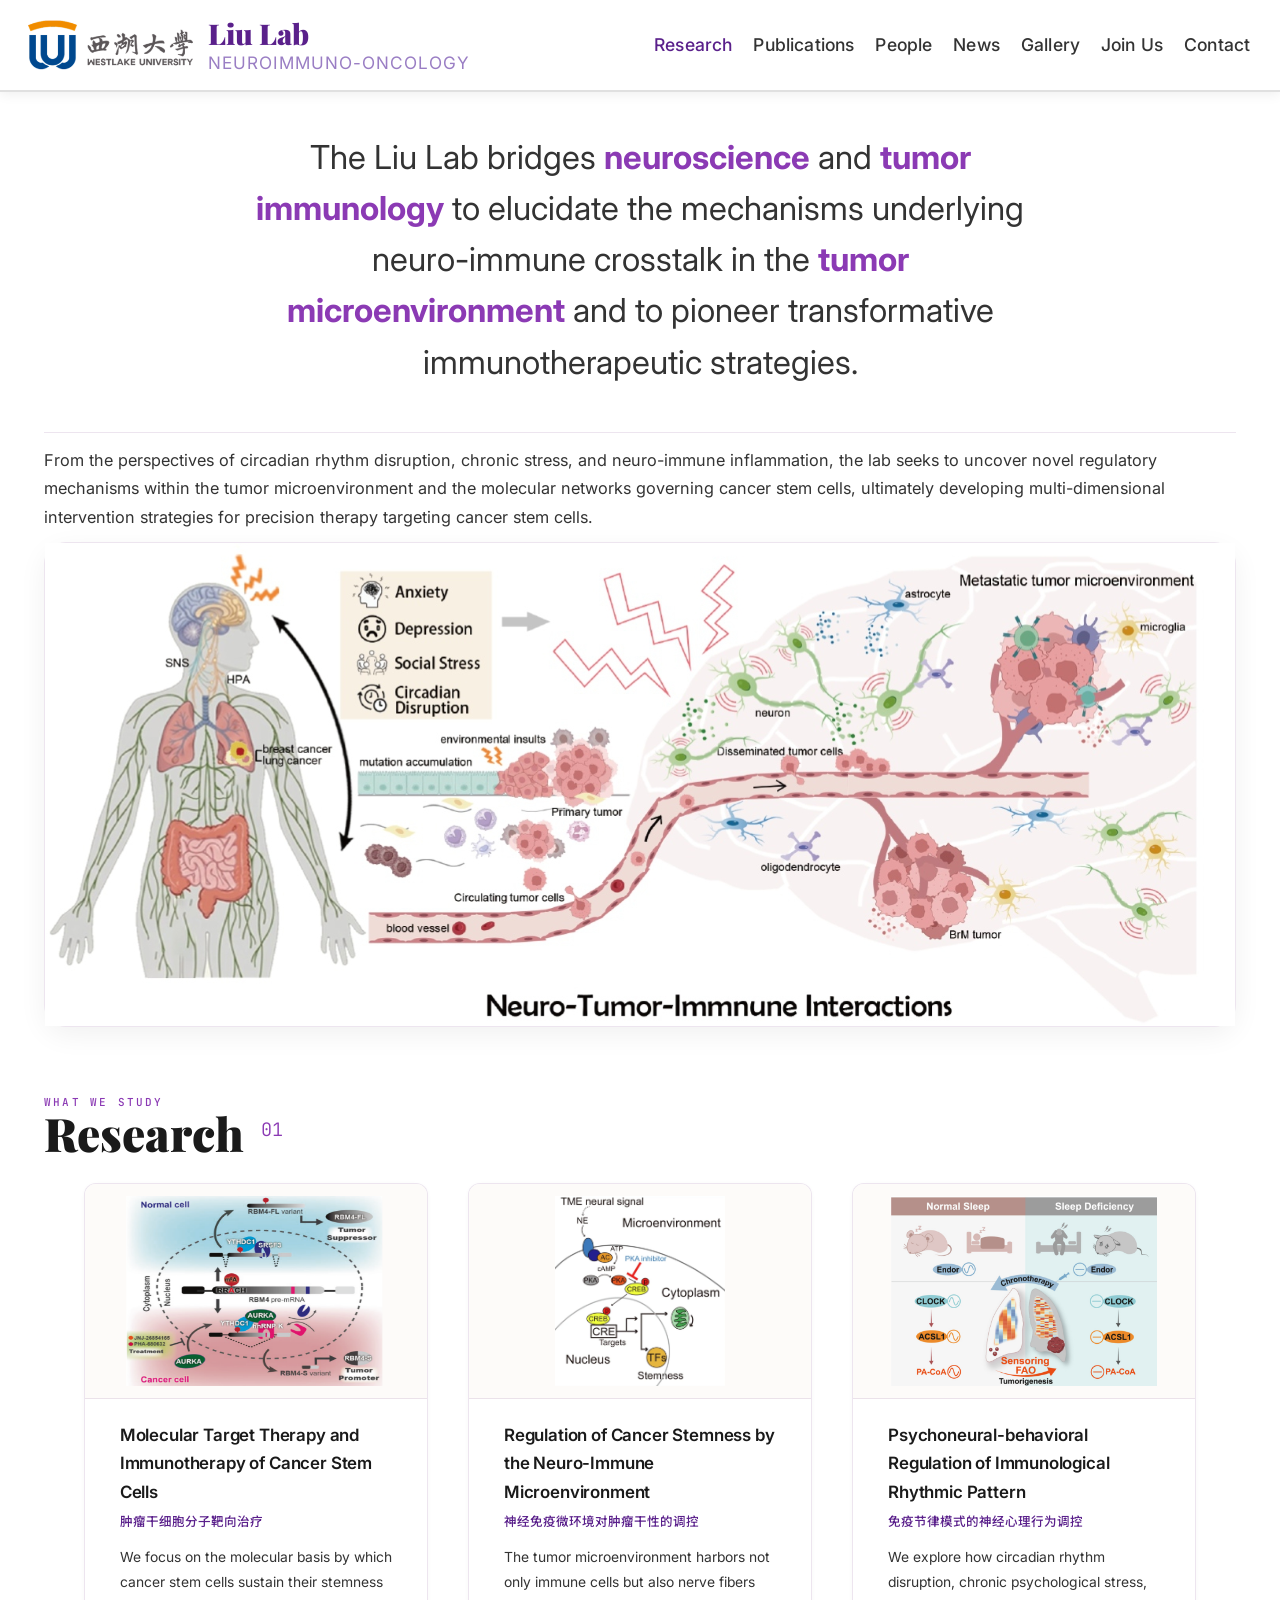
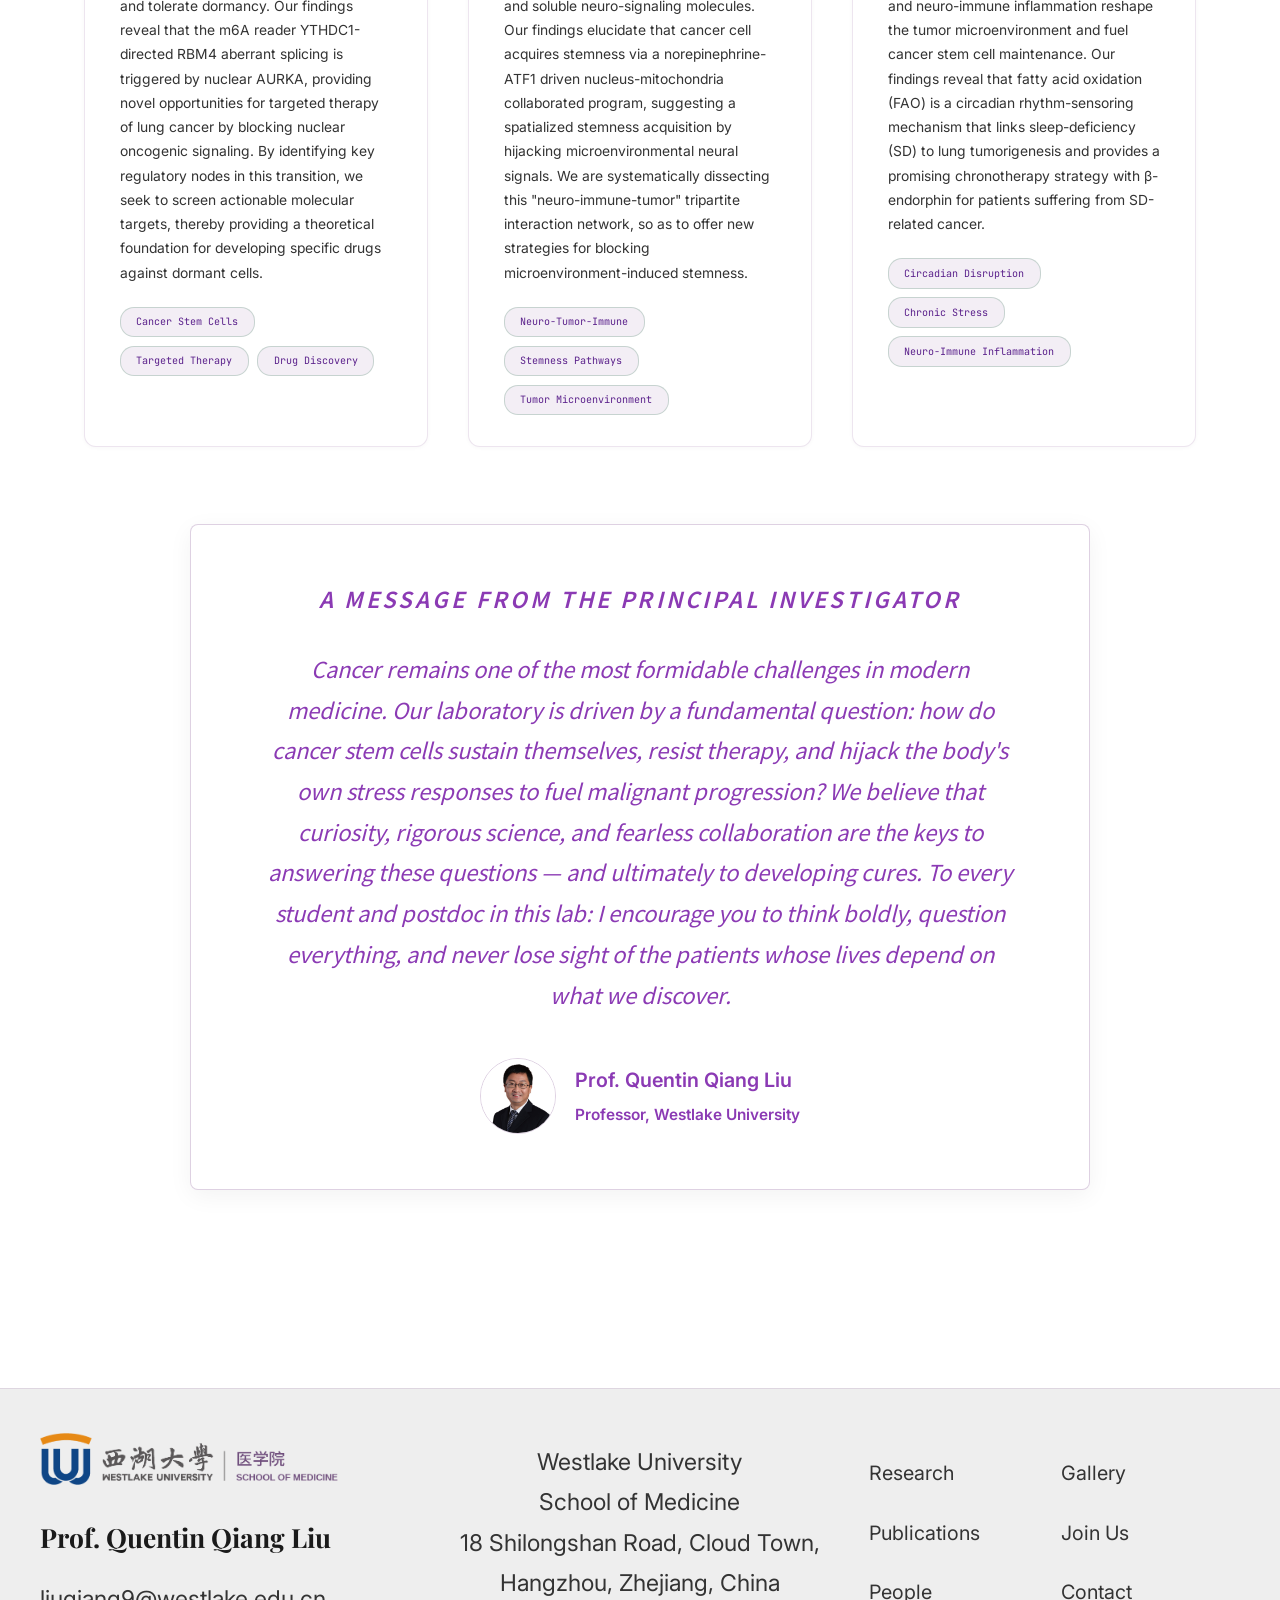
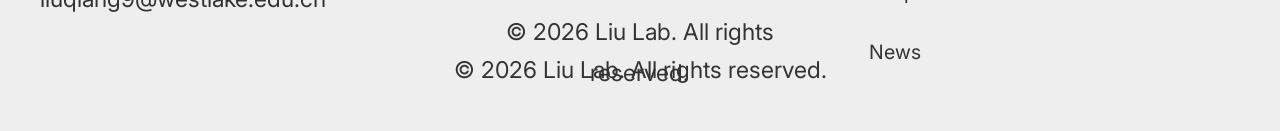
==== commit 0f001421: "Update index.html" ====
--- a/index.html
+++ b/index.html
@@ -190,6 +190,10 @@
         </ul>
       </div>
     </div>
+  </div>
+  <!-- 版权文字 -->
+  <div class="footer-copyright">
+    <p>© 2026 Liu Lab. All rights reserved.</p>
   </div>
 </footer>
   <button class="back-to-top" id="backToTop" aria-label="Back to top">↑</button>
--- a/styles.css
+++ b/styles.css
@@ -831,6 +831,14 @@
      justify-content: center;
      object-position: center;
     }
+	#page-people h3 {
+      font-weight: 700;
+      letter-spacing: -0.01em;
+      font-size: 1.2rem;
+      line-height: 1.3em;
+      margin: 1rem 0 0.55rem;
+
+    }
     }
     .pi-section .person-avatar {
       width: 240px;
@@ -1161,6 +1169,7 @@
   grid-template-columns: 1fr 1fr;
   gap: 0.6rem; /* ✅ 缩小两栏之间横向间距 */
   align-items: stretch; /* ✅ 强制左右两栏高度保持一致 */
+  text-align: center;
 }
 .footer-nav-list {
   list-style: none;
@@ -1177,11 +1186,21 @@
   font-family: var(--font-sans);
   font-size:0.9rem;
   transition: color 0.2s ease;
+  text-align: center;
 }
 .footer-nav-list a:hover {
   color: var(--color-highlight1);
 }
-/* 手机端：三列变成一列，全部居中 */
+/* 版权文字样式 */
+.footer-copyright {
+  max-width: 1200px;
+  margin: -3.2rem auto 0;
+  padding-top: -0.5rem;
+  text-align: center;
+  color: var(--color-text-muted);
+  font-size: 0.8rem;
+}
+/* 手机端适配 */
 @media only screen and (max-width:750px) {
   .footer-container {
     grid-template-columns: 1fr;
@@ -1195,6 +1214,21 @@
   .footer-logo {
     margin:0 auto 0.8rem;
   }
+  .nav-two-col {
+    grid-template-columns: 1fr 1fr;
+    gap:0.6rem;
+    max-width: 400px;
+    margin:0 auto;
+  }
+  .footer-nav-list {
+    text-align:center; /* ✅ 手机导航文字居中，解决靠左 */
+  }
+  /* 版权文字样式 */
+.footer-copyright {
+  max-width: 1200px;
+  margin: 0.5rem auto 0;
+  padding-top: 0.5rem;
+}
 }
 
     
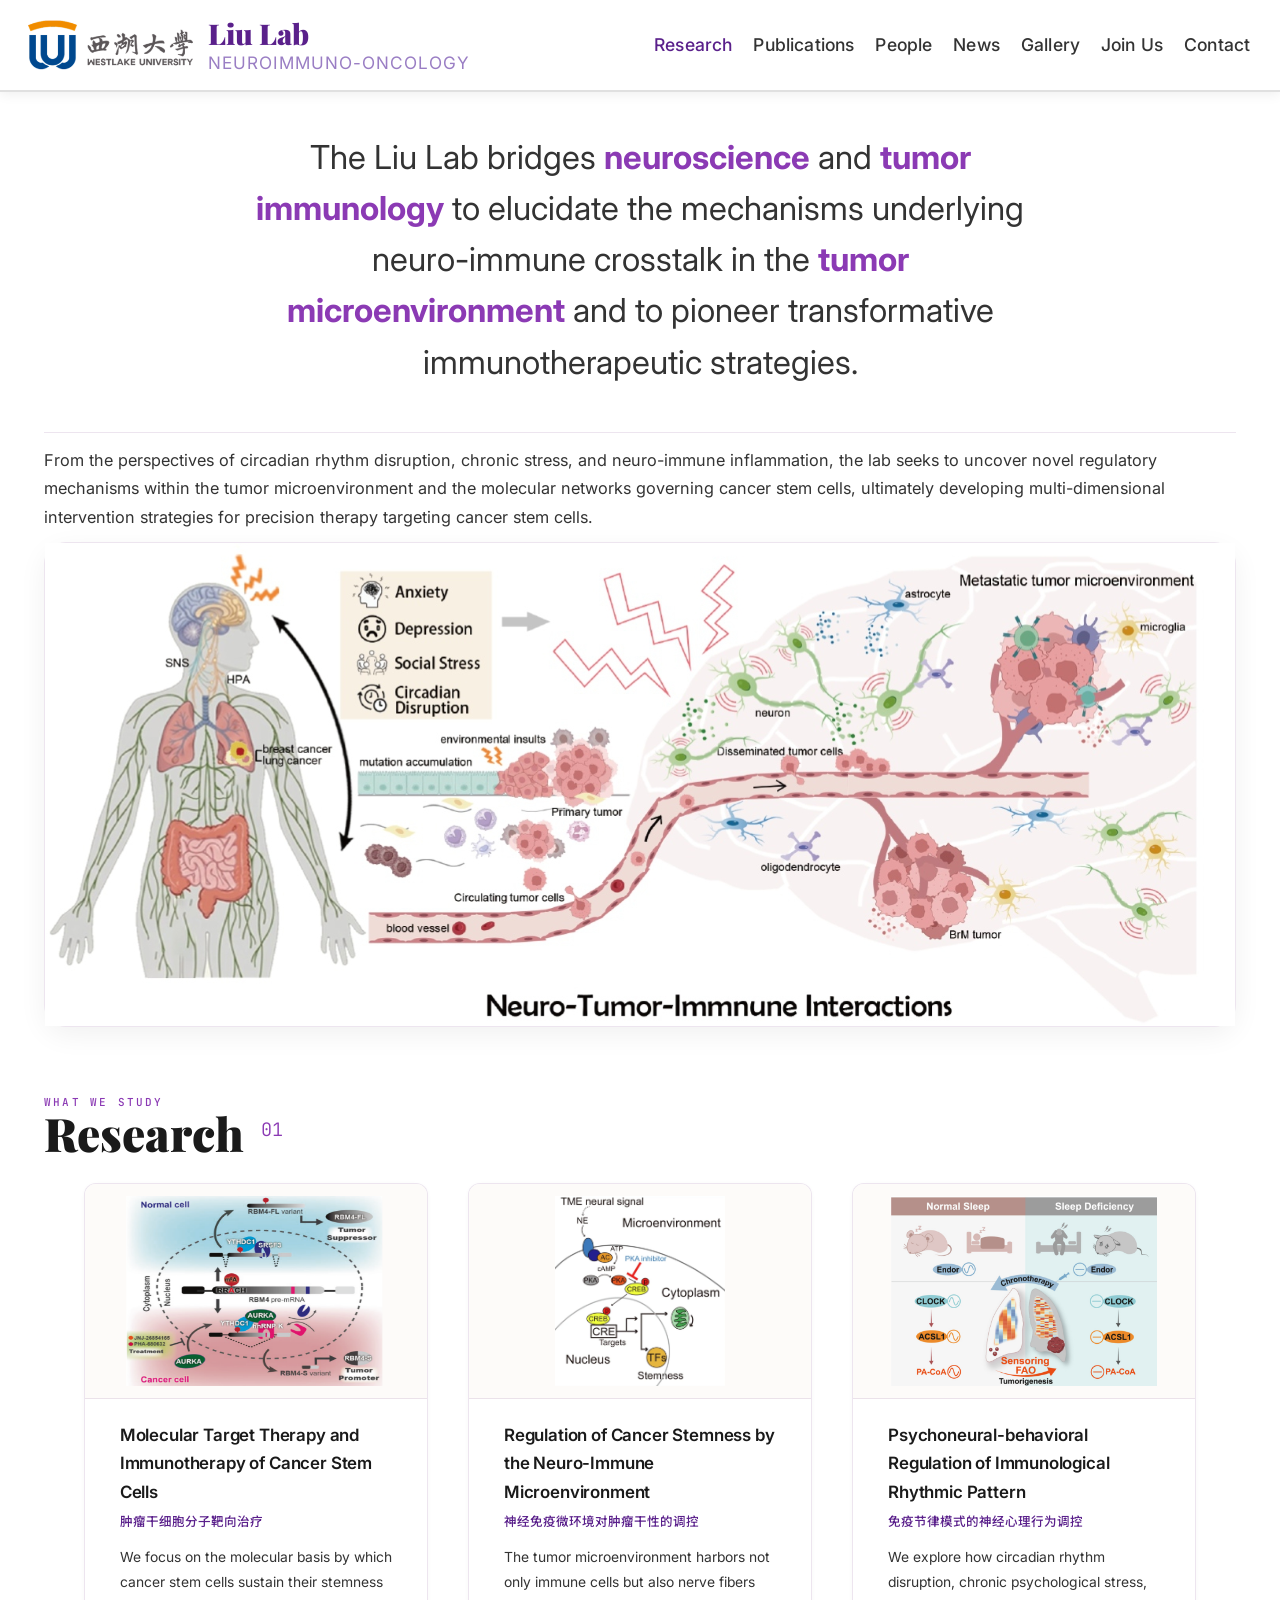
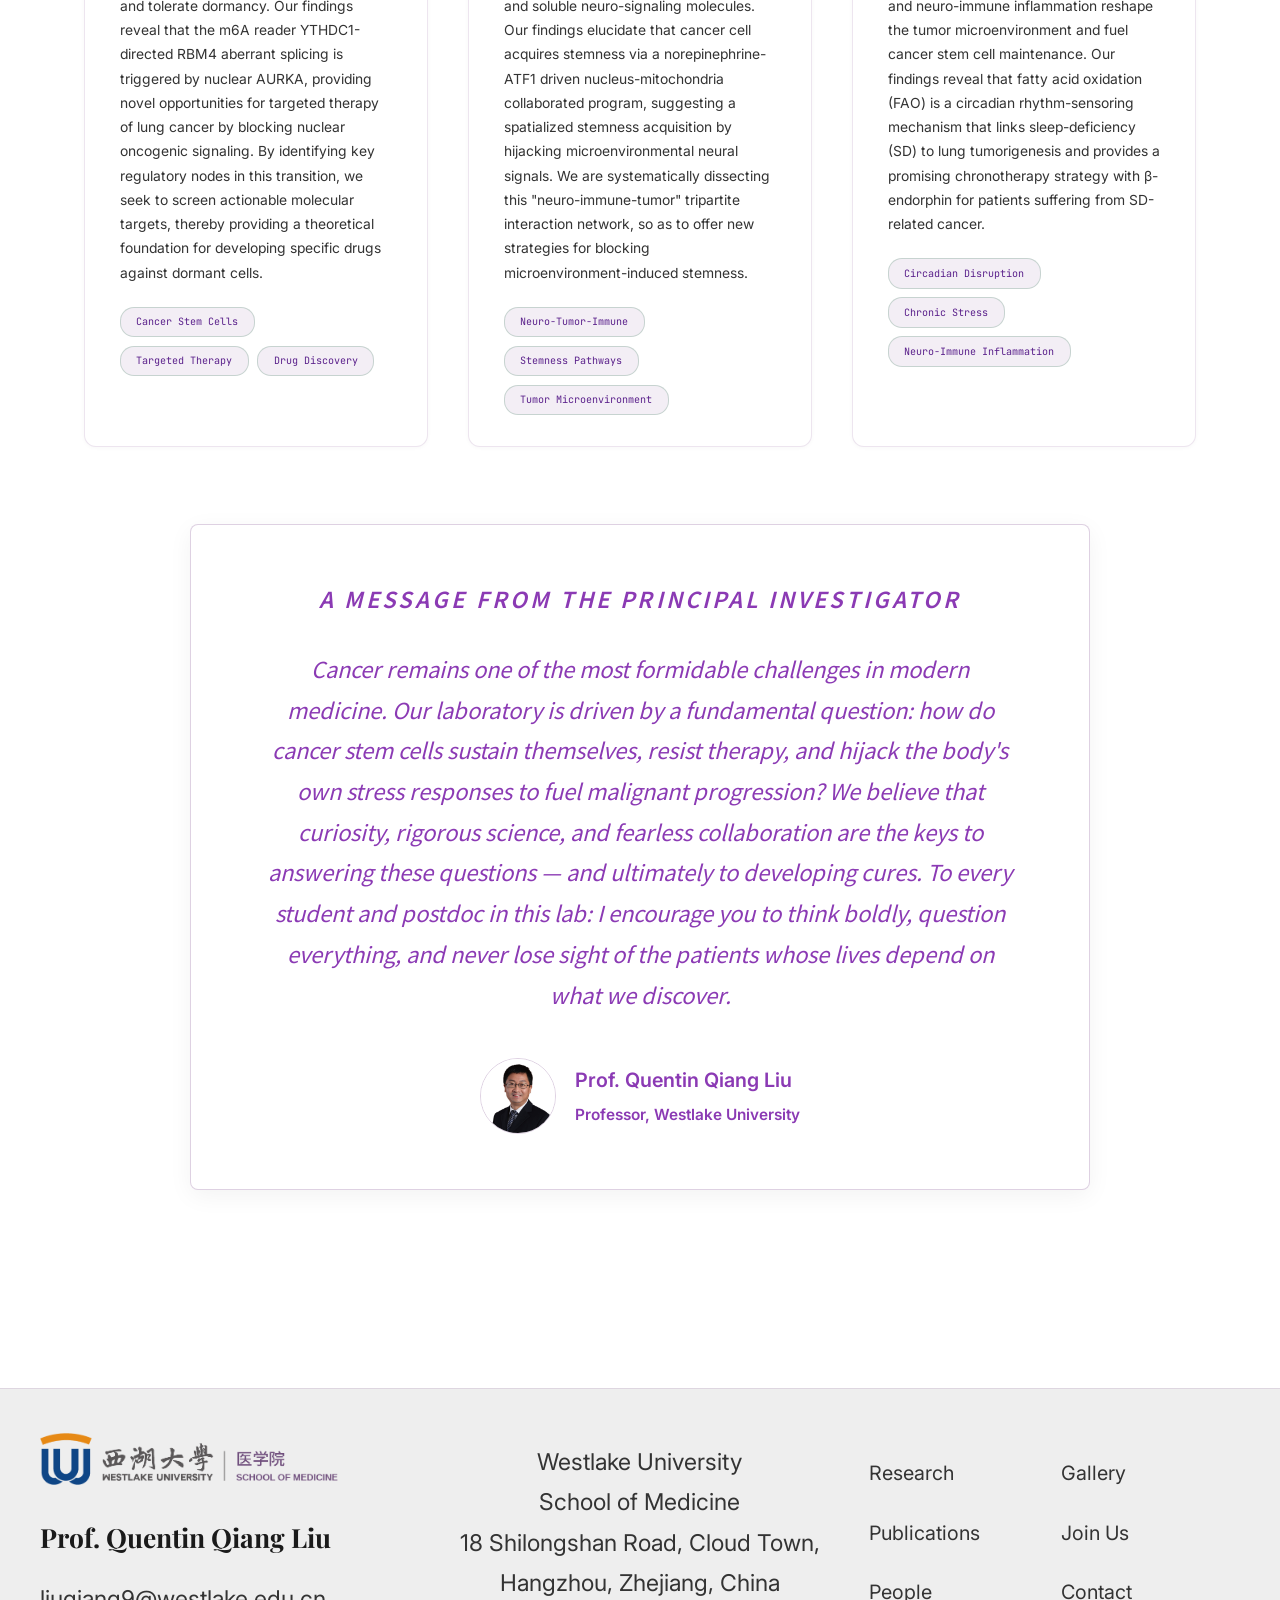
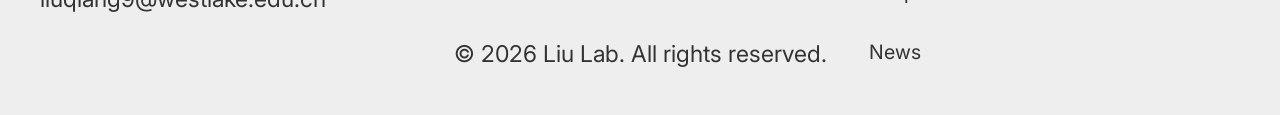
==== commit e4bbf878: "Update index.html" ====
--- a/index.html
+++ b/index.html
@@ -171,7 +171,6 @@
       <p>Westlake University<br>
       School of Medicine<br>
       18 Shilongshan Road, Cloud Town, Hangzhou, Zhejiang, China</p>
-	  <p>© 2026 Liu Lab. All rights reserved.</p>
     </div>
 
 	<!-- 第三大列：内部再分2列导航 -->
